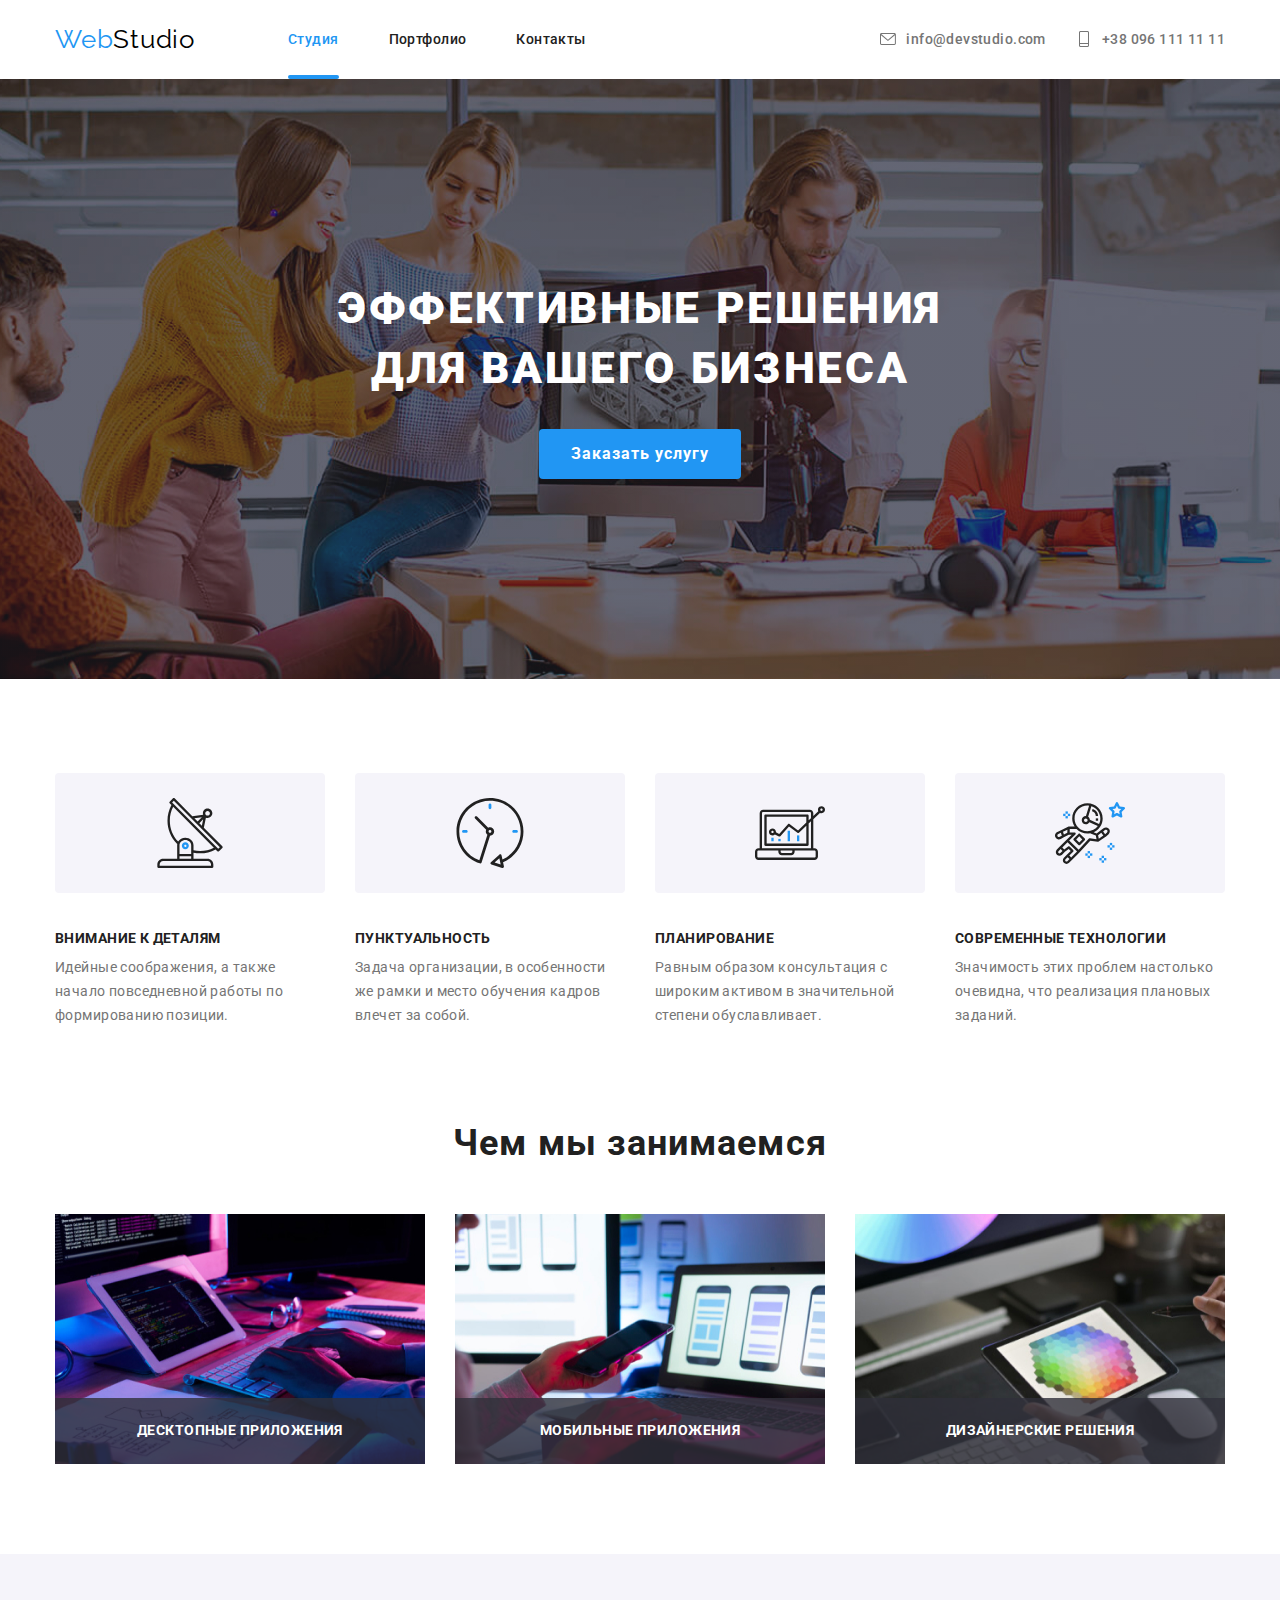
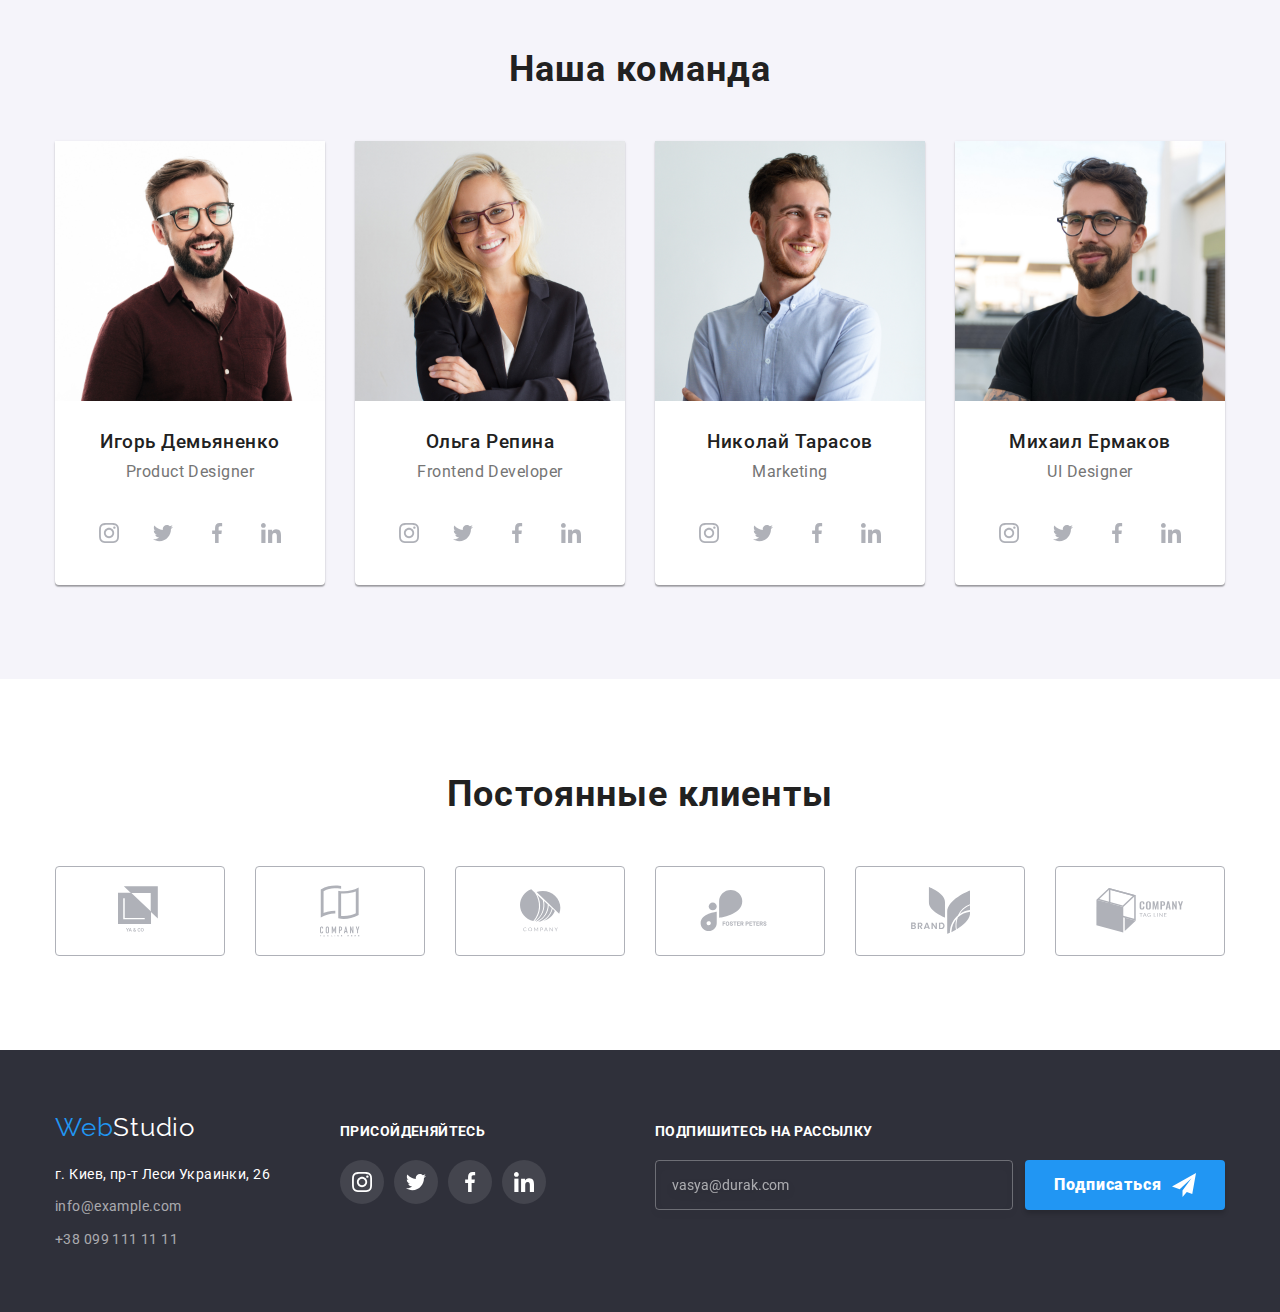
==== index.html @ 78f57bca "GoIt HomeWork #7 - SASS" ====
<!DOCTYPE html>
<html lang="ru">
  <head>
    <meta charset="UTF-8" />
    <meta name="viewport" content="width=device-width, initial-scale=1.0" />
    <title>GoIT HW #6 - Forms</title>

    <link
      href="https://fonts.googleapis.com/css2?family=Raleway:wght@700&family=Roboto:wght@400;500;700&display=swap"
      rel="stylesheet"
    />

    <link
      rel="stylesheet"
      href="https://cdnjs.cloudflare.com/ajax/libs/modern-normalize/0.7.0/modern-normalize.min.css"
    />

    <link rel="stylesheet" href="./css/main.css" />
  </head>
  <body>
    <!-- Шапка сайта -->
    <header class="header">
      <div class="header-container container">
        <nav class="site-nav">
          <a href="./index.html" lang="en" class="logo site-nav__logo">
            <span class="logo-accent">Web</span>Studio
          </a>
          <ul class="site-nav__list list">
            <li class="site-nav__item"><a href="./index.html" class="site-nav__link site-nav__link--current">Студия</a></li>
            <li class="site-nav__item"><a href="./portfolio.html" class="site-nav__link">Портфолио</a></li>
            <li class="site-nav__item"><a href="" class="site-nav__link">Контакты</a></li>
          </ul>
        </nav>

        <ul class="header-contacts list">
          <li class="header-contacts__item">
            <a href="mailto:info@devstudio.com" class="header-contacts__link">
              <svg width="16" height="16" class="header-contacts__icon icon-email">
                <use href="./images/icons.svg#envelope"></use>
              </svg>
              info@devstudio.com
            </a>
          </li>
          <li class="header-contacts__item">
            <a href="tel:+380961111111" class="header-contacts__link">
              <svg width="16" height="16" class="header-contacts__icon icon-phone">
                <use href="./images/icons.svg#phone"></use>
              </svg>
              +38 096 111 11 11</a
            >
          </li>
        </ul>
      </div>
    </header>

    <main>
      <!-- Герой -->
      <section class="hero">
        <h1 class="hero__title">
          Эффективные решения<br />
          для вашего бизнеса
        </h1>
        <button class="hero__button" data-modal-open>Заказать услугу</button>
      </section>

      <!-- Особенности -->
      <section class="features-section">
        <div class="container">
          <h2 class="section-title visually-hidden">Наши особенности</h2>
          <ul class="features-section__list list">
            <li class="features-section__item">
              <svg class="features-section__icon" width="270" height="120">
                <use href="./images/icons.svg#icon-antenna"></use>
              </svg>
              <h3 class="features-section__title">Внимание к деталям</h3>
              <p class="features-section__text">
                Идейные соображения, а также начало повседневной работы по
                формированию позиции.
              </p>
            </li>
            <li class=" features-section__item">
              <svg class="features-section__icon" width="270" height="120">
                <use href="./images/icons.svg#icon-clock"></use>
              </svg>
              <h3 class="features-section__title">Пунктуальность</h3>
              <p class="features-section__text">
                Задача организации, в особенности же рамки и место обучения
                кадров влечет за собой.
              </p>
            </li>
            <li class="features-section__item">
              <svg class="features-section__icon" width="270" height="120">
                <use href="./images/icons.svg#icon-diagram"></use>
              </svg>
              <h3 class="features-section__title">Планирование</h3>
              <p class="features-section__text">
                Равным образом консультация с широким активом в значительной
                степени обуславливает.
              </p>
            </li>
            <li class="features-section__item">
              <svg class="features-section__icon" width="270" height="120">
                <use href="./images/icons.svg#icon-astronaut"></use>
              </svg>
              <h3 class="features-section__title">Современные технологии</h3>
              <p class="features-section__text">
                Значимость этих проблем настолько очевидна, что реализация
                плановых заданий.
              </p>
            </li>
          </ul>
        </div>
      </section>

      <!-- Чем мы занимаемся -->
      <section class="works-section">
        <div class="container">
          <h2 class="section-title works-section__title">Чем мы занимаемся</h2>

          <ul class="works-section__list list">
            <li class="works-section__item">
              <img
                src="./images/whatWeDo1.jpg"
                alt="Планшет с клавиатурой"
                width="370"
                height="250"
                class="works-section__image img"
              />
              <p class="works-section__type">Десктопные приложения</p>
            </li>
            <li class="works-section__item">
              <img
                src="./images/whatWeDo2.jpg"
                alt="Разработка приложений на экране ноутбука"
                width="370"
                height="250"
                class="works-section__image img"
              />
              <p class="works-section__type">Мобильные приложения</p>
            </li>

            <li class="works-section__item">
              <img
                src="./images/whatWeDo3.jpg"
                alt="Цветовая гамма на планшете"
                width="370"
                height="250"
                class="works-section__image img"
              />
              <p class="works-section__type">Дизайнерские решения</p>
            </li>
          </ul>
        </div>
      </section>

      <!-- Наша команда -->
      <section class="team-section">
        <div class="container">
          <h2 class="team-section__title section-title">Наша команда</h2>

          <ul class="team-section__list list">
            <li class="team-section__item">
              <img
                src="./images/team1.jpg"
                alt="Игорь Демьяненко"
                width="270"
                class="team-section__image img"
              />
              <h3 class="team-section__name">Игорь Демьяненко</h3>
              <p class="team-section__position">Product Designer</p>
              <div class="team-section__social-list">
                <a
                  href="https:/instagram.com"
                  target="_blank"
                  aria-label="Ссылка на Instagram"
                  class="team-section__social-icon"
                >
                  <svg width="20" height="20">
                    <use href="./images/icons.svg#icon-instagram"></use>
                  </svg>
                </a>
                <a
                  href="https:/twitter.com"
                  target="_blank"
                  aria-label="Ссылка на Twitter"
                  class="team-section__social-icon"
                >
                  <svg width="20" height="20">
                    <use href="./images/icons.svg#icon-twitter"></use>
                  </svg>
                </a>
                <a
                  href="https:/fb.com"
                  target="_blank"
                  aria-label="Ссылка на Facebook"
                  class="team-section__social-icon"
                >
                  <svg width="20" height="20">
                    <use href="./images/icons.svg#icon-facebook"></use>
                  </svg>
                </a>
                <a
                  href="https:/linkedin.com"
                  target="_blank"
                  aria-label="Ссылка на Linkedin"
                  class="team-section__social-icon"
                >
                  <svg width="20" height="20">
                    <use href="./images/icons.svg#icon-linkedin"></use>
                  </svg>
                </a>
              </div>
            </li>
            <li class="team-section__item">
              <img
                src="./images/team2.jpg"
                alt="Ольга Репина"
                width="270"
                class="team-section__image img"
              />
              <h3 class="team-section__name">Ольга Репина</h3>
              <p class="team-section__position">Frontend Developer</p>
              <div class="team-section__social-list">
                <a
                  href="https:/instagram.com"
                  target="_blank"
                  aria-label="Ссылка на Instagram"
                  class="team-section__social-icon"
                >
                  <svg width="20" height="20">
                    <use href="./images/icons.svg#icon-instagram"></use>
                  </svg>
                </a>
                <a
                  href="https:/twitter.com"
                  target="_blank"
                  aria-label="Ссылка на Twitter"
                  class="team-section__social-icon"
                >
                  <svg width="20" height="20">
                    <use href="./images/icons.svg#icon-twitter"></use>
                  </svg>
                </a>
                <a
                  href="https:/fb.com"
                  target="_blank"
                  aria-label="Ссылка на Facebook"
                  class="team-section__social-icon"
                >
                  <svg width="20" height="20">
                    <use href="./images/icons.svg#icon-facebook"></use>
                  </svg>
                </a>
                <a
                  href="https:/linkedin.com"
                  target="_blank"
                  aria-label="Ссылка на Linkedin"
                  class="team-section__social-icon"
                >
                  <svg width="20" height="20">
                    <use href="./images/icons.svg#icon-linkedin"></use>
                  </svg>
                </a>
              </div>
            </li>
            <li class="team-section__item">
              <img
                src="./images/team3.jpg"
                alt="Николай Тарасов"
                width="270"
                class="team-section__image img"
              />
              <h3 class="team-section__name">Николай Тарасов</h3>
              <p class="team-section__position">Marketing</p>
              <div class="team-section__social-list">
                <a
                  href="https:/instagram.com"
                  target="_blank"
                  aria-label="Ссылка на Instagram"
                  class="team-section__social-icon"
                >
                  <svg width="20" height="20">
                    <use href="./images/icons.svg#icon-instagram"></use>
                  </svg>
                </a>
                <a
                  href="https:/twitter.com"
                  target="_blank"
                  aria-label="Ссылка на Twitter"
                  class="team-section__social-icon"
                >
                  <svg width="20" height="20">
                    <use href="./images/icons.svg#icon-twitter"></use>
                  </svg>
                </a>
                <a
                  href="https:/fb.com"
                  target="_blank"
                  aria-label="Ссылка на Facebook"
                  class="team-section__social-icon"
                >
                  <svg width="20" height="20">
                    <use href="./images/icons.svg#icon-facebook"></use>
                  </svg>
                </a>
                <a
                  href="https:/linkedin.com"
                  target="_blank"
                  aria-label="Ссылка на Linkedin"
                  class="team-section__social-icon"
                >
                  <svg width="20" height="20">
                    <use href="./images/icons.svg#icon-linkedin"></use>
                  </svg>
                </a>
              </div>
            </li>
            <li class="team-section__item">
              <img
                src="./images/team4.jpg"
                alt="Михаил Ермаков"
                width="270"
                class="team-section__image img"
              />
              <h3 class="team-section__name">Михаил Ермаков</h3>
              <p class="team-section__position">UI Designer</p>
              <div class="team-section__social-list">
                <a
                  href="https:/instagram.com"
                  target="_blank"
                  aria-label="Ссылка на Instagram"
                  class="team-section__social-icon"
                >
                  <svg width="20" height="20">
                    <use href="./images/icons.svg#icon-instagram"></use>
                  </svg>
                </a>
                <a
                  href="https:/twitter.com"
                  target="_blank"
                  aria-label="Ссылка на Twitter"
                  class="team-section__social-icon"
                >
                  <svg width="20" height="20">
                    <use href="./images/icons.svg#icon-twitter"></use>
                  </svg>
                </a>
                <a
                  href="https:/fb.com"
                  target="_blank"
                  aria-label="Ссылка на Facebook"
                  class="team-section__social-icon"
                >
                  <svg width="20" height="20">
                    <use href="./images/icons.svg#icon-facebook"></use>
                  </svg>
                </a>
                <a
                  href="https:/linkedin.com"
                  target="_blank"
                  aria-label="Ссылка на Linkedin"
                  class="team-section__social-icon"
                >
                  <svg width="20" height="20">
                    <use href="./images/icons.svg#icon-linkedin"></use>
                  </svg>
                </a>
              </div>
            </li>
          </ul>
        </div>
      </section>

      <!-- Наши клиенты -->
      <section class="clients-section">
        <div class="container">
          <h2 class="section-title">Постоянные клиенты</h2>
          <ul class="clients-section__list list">
            <li class="clients-section__item">
              <a href="./" class="clients-section__link" aria-label="Логотип клиента №1">
                <svg class="clients-section__icon" width="44" height="49">
                  <use href="./images/icons.svg#icon-logo1"></use>
                </svg>
              </a>
            </li>
            <li class="clients-section__item">
              <a href="./" class="clients-section__link" aria-label="Логотип клиента №2">
                <svg class="clients-section__icon" width="40" height="52">
                  <use href="./images/icons.svg#icon-logo2"></use>
                </svg>
              </a>
            </li>
            <li class="clients-section__item">
              <a href="./" class="clients-section__link" aria-label="Логотип клиента №3">
                <svg class="clients-section__icon" width="41" height="43">
                  <use href="./images/icons.svg#icon-logo3"></use>
                </svg>
              </a>
            </li>
            <li class="clients-section__item">
              <a href="./" class="clients-section__link" aria-label="Логотип клиента №4">
                <svg class="clients-section__icon" width="80" height="42">
                  <use href="./images/icons.svg#icon-logo4"></use>
                </svg>
              </a>
            </li>
            <li class="clients-section__item">
              <a href="./" class="clients-section__link" aria-label="Логотип клиента №5">
                <svg class="clients-section__icon" width="59" height="47">
                  <use href="./images/icons.svg#icon-logo5"></use>
                </svg>
              </a>
            </li>
            <li class="clients-section__item">
              <a href="./" class="clients-section__link" aria-label="Логотип клиента №6">
                <svg class="clients-section__icon" width="88" height="45">
                  <use href="./images/icons.svg#icon-logo6"></use>
                </svg>
              </a>
            </li>
          </ul>
        </div>
      </section>
    </main>

    <!-- Подвал сайта (Footer) -->

    <footer class="footer">
      <div class="container footer__container">
        <div class="footer-contacts">
          <a href="./index.html" lang="en" class="footer-contacts__logo logo">
            <span class="logo-accent">Web</span>Studio
          </a>
          <address class="footer-contacts__list">
            <a
              href="https://goo.gl/maps/jDe5EnL38nqXM14u8"
              class="footer-contacts__link footer-contacts__link--address"
              target="_blank"
            >
              г. Киев, пр-т Леси Украинки, 26
            </a>
            <a href="mailto:info@example.com" class="footer-contacts__link">
              info@example.com
            </a>

            <a href="tel:+380991111111" class="footer-contacts__link"> +38 099 111 11 11 </a>
          </address>
        </div>
        <div class="footer-social">
          <p class="footer__title">Присойденяйтесь</p>
          <div class="footer-social__list">
            <a
              href="https:/instagram.com"
              target="_blank"
              aria-label="Ссылка на Instagram"
              class="footer-social__icon"
            >
              <svg width="20" height="20">
                <use href="./images/icons.svg#icon-instagram"></use>
              </svg>
            </a>
            <a
              href="https:/twitter.com"
              target="_blank"
              aria-label="Ссылка на Twitter"
              class="footer-social__icon"
            >
              <svg width="20" height="20">
                <use href="./images/icons.svg#icon-twitter"></use>
              </svg>
            </a>
            <a
              href="https:/fb.com"
              target="_blank"
              aria-label="Ссылка на Facebook"
              class="footer-social__icon"
            >
              <svg width="20" height="20">
                <use href="./images/icons.svg#icon-facebook"></use>
              </svg>
            </a>
            <a
              href="https:/linkedin.com"
              target="_blank"
              aria-label="Ссылка на Linkedin"
              class="footer-social__icon"
            >
              <svg width="20" height="20">
                <use href="./images/icons.svg#icon-linkedin"></use>
              </svg>
            </a>
          </div>
        </div>
        <div class="footer-subscribe">
          <p class="footer__title">Подпишитесь на рассылку</p>
          <form action="" class="subscribe-form js-form">
            <input
              type="email"
              class="subscribe-email"
              name="subscribe-email"
              placeholder="vasya@durak.com"
              autocomplete="email"
            />
            <button type="submit" class="subscribe-submit">Подписаться</button>
          </form>
        </div>
      </div>
    </footer>


    <!-- Модальное окно с формой на фоне оверлея -->

    <div class="backdrop is-hidden" data-modal>
      <div class="modal">
        <button class="button-close" data-modal-close>
          <svg class="icon-close" width="18" height="18">
            <use href="./images/form-icons.svg#icon-close-cross"></use>
          </svg>
        </button>

        <form class="modal-form" action="" autocomplete="off">
          <b class="modal-title">Оставьте свои данные, мы вам перезвоним</b>

          <div class="modal-form-field">
            <label for="name">Имя</label>
            <input type="text" name="name" id="name" />
            <svg class="form-icon" width="18" height="18">
              <use href="./images/form-icons.svg#icon-person"></use>
            </svg>
          </div>

          <div class="modal-form-field">
            <label for="tel">Телефон</label>
            <input type="tel" name="tel" id="tel" />
            <svg class="form-icon" width="18" height="18">
              <use href="./images/form-icons.svg#icon-phone"></use>
            </svg>
          </div>

          <div class="modal-form-field">
            <label for="email">Почта</label>
            <input type="email" name="email" id="email" />
            <svg class="form-icon" width="18" height="18">
              <use href="./images/form-icons.svg#icon-email"></use>
            </svg>
          </div>
          <div class="modal-form-textarea">
            <label for="comment">Комментарий</label>
            <textarea
              name="comment"
              id="comment"
              rows="10"
              class="form-comment"
              placeholder="Введите текст"
            ></textarea>
          </div>

          <div class="modal-form-checkbox">
            <label class="confirm">
              <input
                type="checkbox"
                name="confirm"
                class="checkbox visually-hidden"
              />
              <span class="checkbox-icon"></span>
              Соглашаюсь с рассылкой и принимаю
              <a href="#" class="link"> Условия договора</a>
            </label>
          </div>

          <button type="submit" class="modal-submit">Отправить</button>
        </form>
      </div>
    </div>

    <script>
      (() => {
        document.querySelector('.modal-form').addEventListener('submit', e => {
          e.preventDefault();

          new FormData(e.currentTarget).forEach((value, name) =>
            console.log(`${name}: ${value}`),
          );

          e.currentTarget.reset();
        });
      })();
    </script>

    <script src="./js/modal.js"></script>
  </body>
</html>
---- css/main.css ----
:root {
  --primary-text-color: #757575;
  --title-text-color: #212121;
  --primary-white-color: #ffffff;
  --primary-black-color: #000000;
  --accent-color: #2196f3;
  --grey-icons-color: #afb1b8;
  --grey-background-color: #f5f4fa;
  --temporary-bg-color: #2f303a;
  --transparent-white-color: rgba(255, 255, 255, 0.6);
  --transparent-white-color-01: rgba(255, 255, 255, 0.1);
  --transparent-grey-color: rgba(47, 48, 58, 0.8);
  --transparent-blue-color: rgba(33, 150, 243, 0.9);
  --transparent-backdrop: rgba(0, 0, 0, 0.2);
  --form-border-colors: rgba(33, 33, 33, 0.2);

  --animation-timing-function: cubic-bezier(0.4, 0, 0.2, 1);
}

html {
  box-sizing: border-box;
}

*,
*::after,
*::before {
  box-sizing: inherit;
}

body {
  background-color: var(--primary-white-color);
  color: var(--primary-text-color);
  letter-spacing: 0.03em;
  font-family: Roboto, sans-serif;
  font-weight: 400;
  font-size: 14px;
  line-height: 1.71;
}

.container {
  margin-left: auto;
  margin-right: auto;
  padding-right: 15px;
  padding-left: 15px;
  width: 1200px;
  /* outline: solid 2px tomato; */
}

/* Утилиты and partials for SASS*/

.centred {
  text-align: center;
}

.visually-hidden {
  position: absolute;
  width: 1px;
  height: 1px;
  margin: -1px;
  padding: 0;
  overflow: hidden;
  border: 0;
  clip: rect(0 0 0 0);
}

.list {
  list-style: none;
  margin: 0;
  padding: 0;
}

.img {
  display: block;
}

.logo {
  text-decoration: none;

  font-family: Raleway, sans-serif;
  font-weight: 400;
  font-size: 26px;

  line-height: 1.19;
  letter-spacing: 0.03em;
}

.section-title {
  margin-top: 0;
  margin-bottom: 0;
  color: var(--title-text-color);
  font-weight: 700;
  font-size: 36px;
  line-height: 1.17;
  text-align: center;
  letter-spacing: 0.03em;
  margin-bottom: 50px;
}

/* Header */

.header-container {
  display: flex;
  align-items: center;
}

/* Logo in Header  */

.site-nav__logo {
  margin-right: 93px;
  padding: 24px 0;
  color: var(--primary-black-color);
}

.logo-accent {
  color: var(--accent-color);
}

/* Site navigation in Header */

.site-nav {
  display: flex;
  align-items: center;
}

.site-nav__list {
  display: flex;
}

.site-nav__item {
  margin-right: 50px;
}

.site-nav__link {
  position: relative;
  padding: 32px 0;
  color: var(--title-text-color);
  text-decoration: none;
  font-weight: 500;
  font-size: 14px;
  line-height: 1.14px;

  transition: color 250ms var(--animation-timing-function);
}

.site-nav__link:hover,
.site-nav__link:focus {
  color: var(--accent-color);
}

.site-nav__link--current {
  color: var(--accent-color);
}

.site-nav__link--current::after {
  content: '';
  position: absolute;
  bottom: 0;
  left: 0;

  width: 100%;
  height: 4px;

  background: var(--accent-color);
  border-radius: 2px;
}

/* Contacts  */

.header-contacts {
  display: flex;
  align-items: center;
  margin-right: 0;
  margin-left: auto;
}

/* SASS PARTIALS */
.header-contacts__link {
  text-decoration: none;
  color: var(--primary-text-color);
  font-weight: 500;
  font-size: 14px;
  line-height: 1.14px;

  transition: color 250ms var(--animation-timing-function);
}

.header-contacts__item:not(:last-child) {
  margin-right: 30px;
}

.header-contacts__link {
  display: flex;
  align-items: center;
}

.header-contacts__icon {
  display: inline-block;
  margin-right: 10px;
  fill: currentColor;
}

.header-contacts__link:hover,
.header-contacts__link:focus {
  color: var(--accent-color);
}

/* Hero section */

.hero {
  margin: 0 auto 94px;
  background-image: linear-gradient(
      to right,
      rgba(47, 48, 58, 0.4),
      rgba(47, 48, 58, 0.4)
    ),
    url(../images/people-in-office.jpg);
  background-position: center;
  background-repeat: no-repeat;
  background-size: cover;

  text-align: center;
  padding: 200px 0;
  max-width: 1600px;
}

.hero__title {
  margin-top: 0px;
  margin-bottom: 30px;
  color: var(--primary-white-color);
  font-family: Roboto, sans-serif;

  font-weight: 900;
  font-size: 44px;
  line-height: 1.36;
  text-align: center;
  letter-spacing: 0.06em;
  text-transform: uppercase;
}

.hero__button {
  display: inline-block;
  border: none;
  min-width: 200px;
  height: 50px;
  padding: 10px 32px;
  border-radius: 4px;

  color: var(--primary-white-color);
  background-color: var(--accent-color);
  text-decoration: none;
  cursor: pointer;
  font-weight: 700;
  font-size: 16px;
  line-height: 1.875;
  letter-spacing: 0.06em;
  text-align: center;
}

/* Features section */

.features-section {
  margin-bottom: 94px;
}

.features-section__list {
  display: flex;
  flex-wrap: wrap;
}

.features-section__item {
  width: calc((100% - 90px) / 4);
}

.features-section__item:not(:nth-child(4n)) {
  margin-right: 30px;
}

.features-section__icon {
  padding: 25px 100px;
  margin-bottom: 30px;
  background-color: #f5f4fa;
  border-radius: 4px;
  overflow: hidden;
}

.features-section__title {
  margin-top: 0;
  margin-bottom: 10px;
  color: var(--title-text-color);
  font-weight: 700;
  font-size: 14px;
  line-height: 1.14;
  letter-spacing: 0.03em;
  text-transform: uppercase;
}

.features-section__text {
  margin-top: 0px;
  margin-bottom: 0px;
}

/* Works section */
.works-section {
  padding-bottom: 90px;
}

.works-section__list {
  display: flex;
  flex-wrap: wrap;
}

.works-section__item:not(:nth-child(3n)) {
  margin-right: 30px;
}

.works-section__item {
  position: relative;
}

.works-section__type {
  position: absolute;
  width: 370px;
  bottom: 0;
  left: 0;

  margin: 0;
  padding: 25px 0;

  font-weight: bold;
  font-size: 14px;
  line-height: 1.14;
  text-align: center;
  letter-spacing: 0.03em;
  text-transform: uppercase;

  background-color: var(--transparent-grey-color);
  color: #ffffff;
}
/* Team section */

.team-section {
  padding: 94px 0;
  background-color: var(--grey-background-color);
}

.team-section__list {
  display: flex;
  font-size: 16px;
  line-height: 1.18;
}

.team-section__item {
  display: block;
  width: calc((100%-90px) / 4);
  background-color: var(--primary-white-color);

  box-shadow: 0px 1px 3px rgba(0, 0, 0, 0.12), 0px 1px 1px rgba(0, 0, 0, 0.14),
    0px 2px 1px rgba(0, 0, 0, 0.2);
  border-radius: 0px 0px 4px 4px;
}

.team-section__item:not(:nth-child(4n)) {
  margin-right: 30px;
}

.team-section__image {
  display: block;
  margin-top: 0px;
  margin-bottom: 30px;
}

.team-section__name {
  margin-top: 0;
  margin-bottom: 10px;
  color: var(--title-text-color);

  font-weight: 500;
  text-align: center;
  letter-spacing: 0.03em;
}

.team-section__position {
  margin-top: 0px;
  margin-bottom: 30px;
  font-weight: 400;
  text-align: center;
  letter-spacing: 0.03em;
}

.team-section__social-list {
  display: flex;
  justify-content: center;
  align-items: center;
  margin-bottom: 30px;
}

.team-section__social-icon {
  display: inline-flex;
  justify-content: center;
  align-items: center;
  width: 44px;
  height: 44px;
  border-radius: 50%;
  fill: var(--grey-icons-color);

  transition: color 750ms var(--animation-timing-function),
    background-color 750ms var(--animation-timing-function);
}

.team-section__social-icon:not(:last-child) {
  margin-right: 10px;
}

.team-section__social-icon:hover {
  background-color: var(--accent-color);
  fill: var(--primary-white-color);
}

/* Clients section */

.clients-section {
  padding: 94px 0;
}

.clients-section__list {
  display: flex;
}

.clients-section__link {
  display: flex;
  width: 170px;
  height: 90px;
  border: 1px solid var(--grey-icons-color);
  border-radius: 4px;
  justify-content: center;
  align-items: center;
  fill: var(--grey-icons-color);

  transition: fill 250ms var(--animation-timing-function),
    border-color 250ms var(--animation-timing-function);
}

.clients-section__link:hover {
  border: 1px solid var(--accent-color);
  fill: var(--accent-color);
}

.clients-section__item:not(:last-child) {
  margin-right: 30px;
}

/* Footer section  */

.footer {
  padding: 60px 0;
  background-color: var(--temporary-bg-color);
}

.footer__container {
  display: flex;
  align-items: baseline;
}

.footer-contacts__logo {
  display: block;
  color: var(--primary-white-color);
  margin-bottom: 20px;
}

.footer-contacts {
  margin-right: 70px;
}

.footer-socials {
  margin-right: 70px;
}

.footer-subscribe {
  margin-left: auto;
  margin-right: 0;
}

.footer-contacts__list {
  display: flex;
  flex-direction: column;
  font-style: normal;
}

.footer-contacts__link {
  text-decoration: none;
  color: var(--primary-text-color);
  font-weight: 500;
  font-size: 14px;
  line-height: 1.14px;
}

.footer-contacts__link {
  display: block;
}

.footer-contacts__link {
  color: var(--transparent-white-color);
  font-weight: 400;
  line-height: 1.71;
}

.footer-contacts__link:not(:last-child) {
  margin-bottom: 9px;
}

.footer-contacts__link--address {
  text-decoration: none;
  color: var(--primary-white-color);
}

.footer__title {
  margin-bottom: 20px;
  color: var(--primary-white-color);
  font-weight: 700;
  font-size: 14px;
  line-height: 1.14;
  letter-spacing: 0.03em;
  text-transform: uppercase;
}

.footer-social__list {
  display: flex;
  justify-content: center;
  align-items: center;
}

.footer-social__icon {
  display: inline-flex;
  justify-content: center;
  align-items: center;
  width: 44px;
  height: 44px;
  border-radius: 50%;
  background-color: var(--transparent-white-color-01);
  fill: var(--primary-white-color);

  transition: 750ms var(--animation-timing-function);
}

.footer-social__icon:not(:last-child) {
  margin-right: 10px;
}

.footer-social__icon:hover {
  background-color: var(--accent-color);
}

/* Footer form for Subscribe */

.subscribe-form {
  display: flex;
}

.subscribe-email {
  color: var(--primary-white-color);
  font-weight: normal;
  padding: 15px 16px;
  margin-right: 12px;

  width: 358px;
  height: 50px;

  border: 1px solid rgba(255, 255, 255, 0.3);
  box-sizing: border-box;
  filter: drop-shadow(0px 4px 4px rgba(0, 0, 0, 0.15));
  border-radius: 4px;
  background-color: transparent;
}

.subscribe-email::placeholder {
  color: rgba(255, 255, 255, 0.6);
}
.subscribe-submit {
  display: flex;
  justify-content: center;

  align-items: center;

  min-width: 200px;
  padding: 10px 0;
  color: var(--primary-white-color);
  background-color: var(--accent-color);
  border: 0px transparent solid;
  box-shadow: 0px 4px 4px rgba(0, 0, 0, 0.15);
  border-radius: 4px;

  font-family: Roboto;
  font-style: normal;
  font-weight: 900;
  font-size: 16px;
  line-height: 1.87;
  letter-spacing: 0.06em;
}

.subscribe-submit::after {
  content: '';

  margin-left: 10px;
  width: 24px;
  height: 24px;
  background-image: url(../images/icon-send.svg);
  background-repeat: no-repeat;
  background-size: contain;
}

/* Backdrop with modal window */

.backdrop {
  position: fixed;
  width: 100%;
  height: 100%;
  top: 0;
  left: 0;
  padding: 222px 536px;
  background-color: var(--transparent-backdrop);
  transform: scale(1);

  transition: 250ms cubic-bezier(0.4, 0, 0.2, 1);
  opacity: 1;
}

.backdrop.is-hidden {
  opacity: 0;
  pointer-events: none;
  transform: scale(1.5);
}

.backdrop.is-hidden .modal {
  transform: translate(-50%, -50%);
  opacity: 0;
}

.modal {
  position: absolute;

  padding: 40px;
  min-width: 528px;
  min-height: 581px;
  top: 50%;
  left: 50%;

  box-shadow: 0px 1px 3px rgba(0, 0, 0, 0.12), 0px 1px 1px rgba(0, 0, 0, 0.14),
    0px 2px 1px rgba(0, 0, 0, 0.2);
  border-radius: 4px;
  background-color: var(--primary-white-color);
  opacity: 1;

  transition: 250ms cubic-bezier(0.4, 0, 0.2, 1);
  transform: translate(-50%, -50%) scale(1);
}
.modal-form {
  display: flex;
  width: 100%;
  flex-direction: column;
  align-items: center;
}

.modal-title {
  font-family: Roboto;
  font-weight: bold;
  font-size: 20px;
  margin-bottom: 12px;
  line-height: 1.15;
  letter-spacing: 0.03em;
  color: var(--title-text-color);
}

.modal-form-field {
  position: relative;
  width: 100%;
  margin-bottom: 10px;
}

.modal-form-field > label,
.modal-form-textarea > label,
.modal-form-textarea > textarea::placeholder {
  font-size: 12px;
  line-height: 1.17;
  letter-spacing: 0.01em;
}

.modal-form-textarea > textarea::placeholder {
  color: rgba(117, 117, 117, 0.5);
}

.modal-form-field > input {
  width: 100%;
  height: 40px;
  padding: 12px 42px;
  border: 1px solid var(--form-border-colors);
  border-radius: 4px;

  transition: 250ms cubic-bezier(0.4, 0, 0.2, 1);
}

.modal-form-field > input:focus {
  outline: 1px solid transparent;
  border: 1px solid var(--accent-color);
}

.modal-form-field > input:focus + .form-icon {
  fill: var(--accent-color);
}

.form-icon {
  position: absolute;
  top: 34px;
  left: 15px;

  transition: fill 250ms cubic-bezier(0.4, 0, 0.2, 1);

  fill: var(--primary-black-color);
}

.modal-form-textarea {
  width: 100%;
  margin-bottom: 20px;
}

.modal-form-textarea textarea {
  padding: 12px 16px;
}

.form-comment {
  width: 100%;
  height: 120px;

  border: 1px solid var(--form-border-colors);
  border-radius: 4px;
  resize: none;
}

.modal-form-checkbox {
  display: flex;
  justify-content: center;
  align-items: center;
  width: 100%;
  margin-bottom: 30px;
}

.modal-form-checkbox > input {
  width: 15px;
  height: 15px;
  margin-right: 8px;
}

.modal-form-checkbox > label {
  font-size: 14 px;
  line-height: 1.71px;
  letter-spacing: 0.03em;
}

.modal-submit {
  display: flex;
  align-items: center;
  justify-content: center;

  min-width: 200px;
  padding: 10px 0;
  color: var(--primary-white-color);
  background-color: var(--accent-color);
  border: 0px transparent solid;
  box-shadow: 0px 4px 4px rgba(0, 0, 0, 0.15);
  border-radius: 4px;

  font-family: Roboto;
  font-weight: 900;
  font-size: 16px;
  line-height: 1.87;
  letter-spacing: 0.06em;
}

.confirm {
  position: relative;
  display: flex;
  align-items: center;
}

.confirm > a {
  color: var(--accent-color);
}

.checkbox-icon {
  display: inline-block;
  width: 15px;
  height: 15px;
  margin-right: 8px;
  border: 2px solid var(--title-text-color);
  background-origin: border-box;
  border-radius: 4px;
  box-shadow: 0px 2px 1px rgba(0, 0, 0, 0.2), 0px 1px 1px rgba(0, 0, 0, 0.14),
    0px 1px 3px rgba(0, 0, 0, 0.12);
}

.checkbox:checked + .checkbox-icon {
  border-color: transparent;
  background-color: var(--accent-color);
  background-image: url(../images/full-check.svg);
}

.button-close {
  position: absolute;
  width: 30px;
  height: 30px;
  right: 8px;
  top: 8px;
  border: 1px solid var(--transparent-backdrop);
  border-radius: 50% 50%;
  cursor: pointer;
  background-color: var(--primary-white-color);
}

.button-close:hover {
  border: 1px solid var(--accent-color);
}

.button-close:hover .icon-close {
  fill: var(--accent-color);
}

.icon-close {
  position: absolute;
  top: 50%;
  left: 50%;
  transform: translate(-50%, -50%);
  fill: var(--primary-black-color);
}
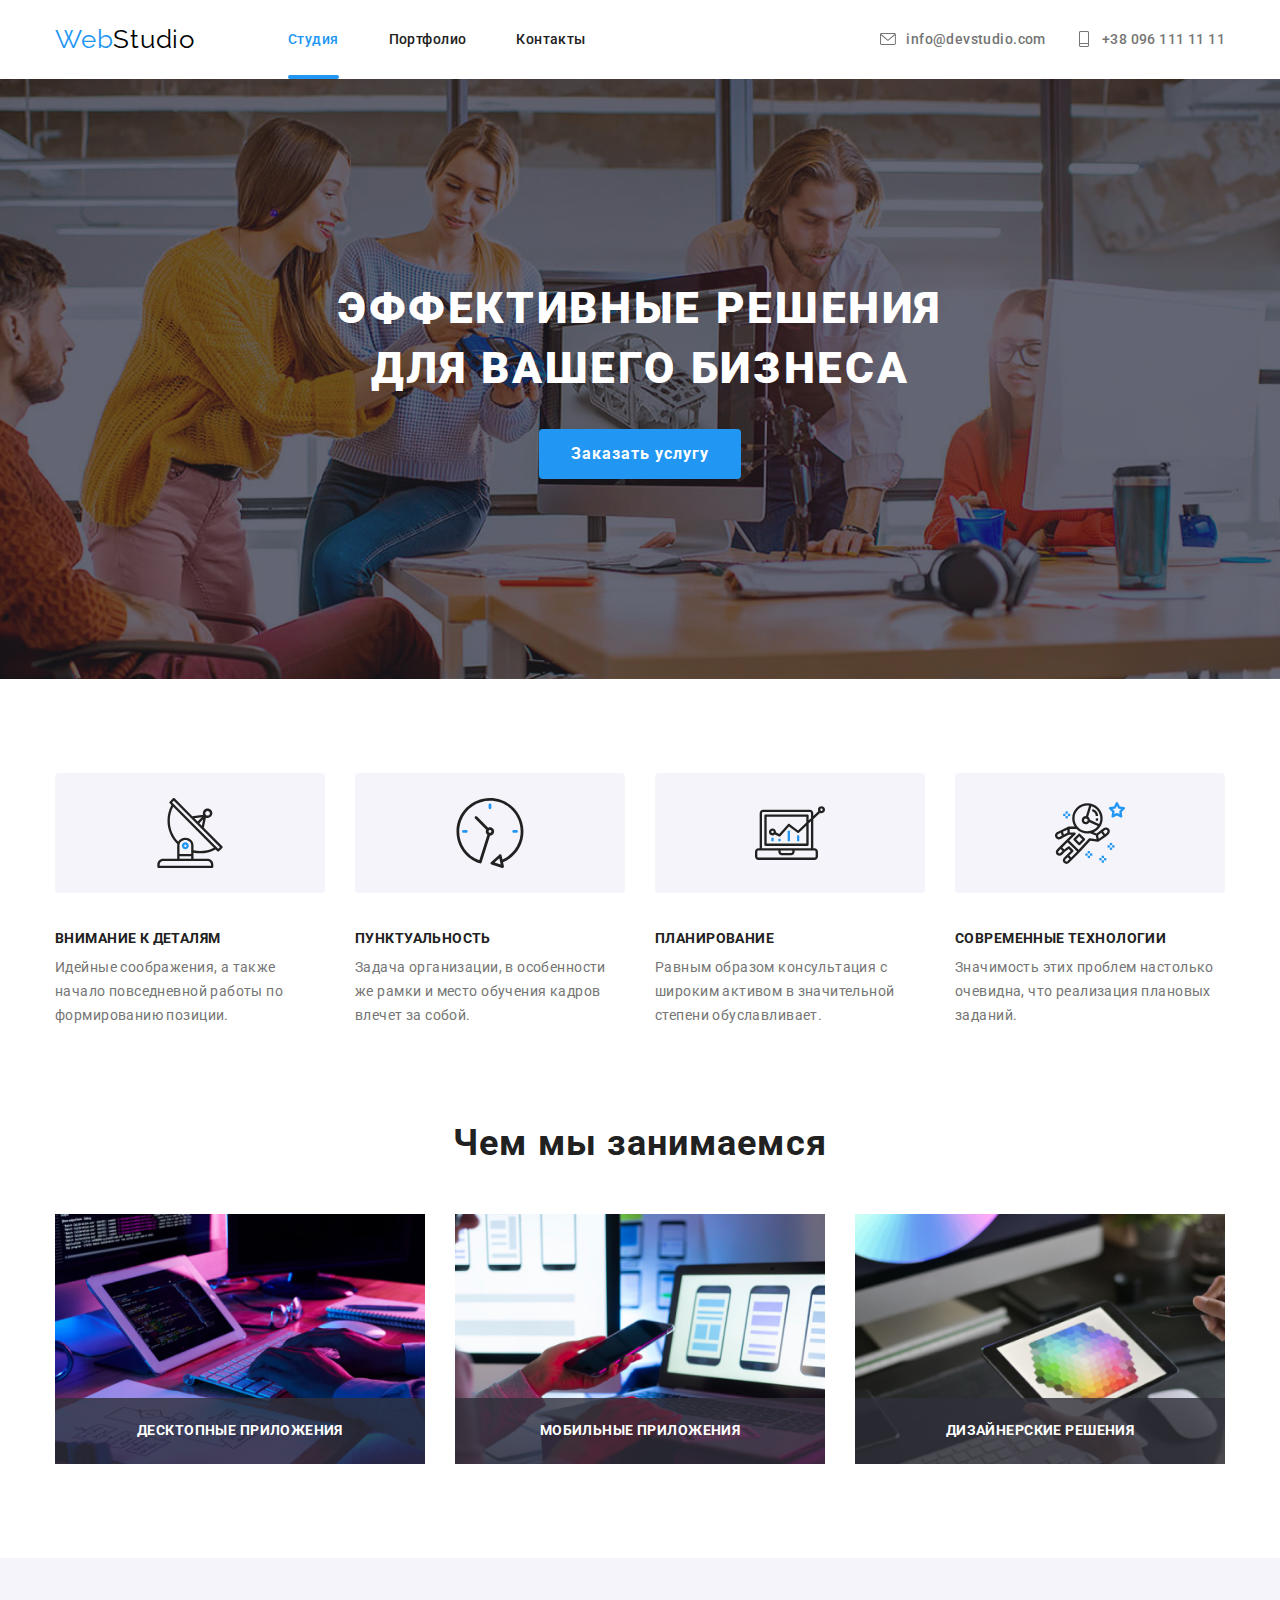
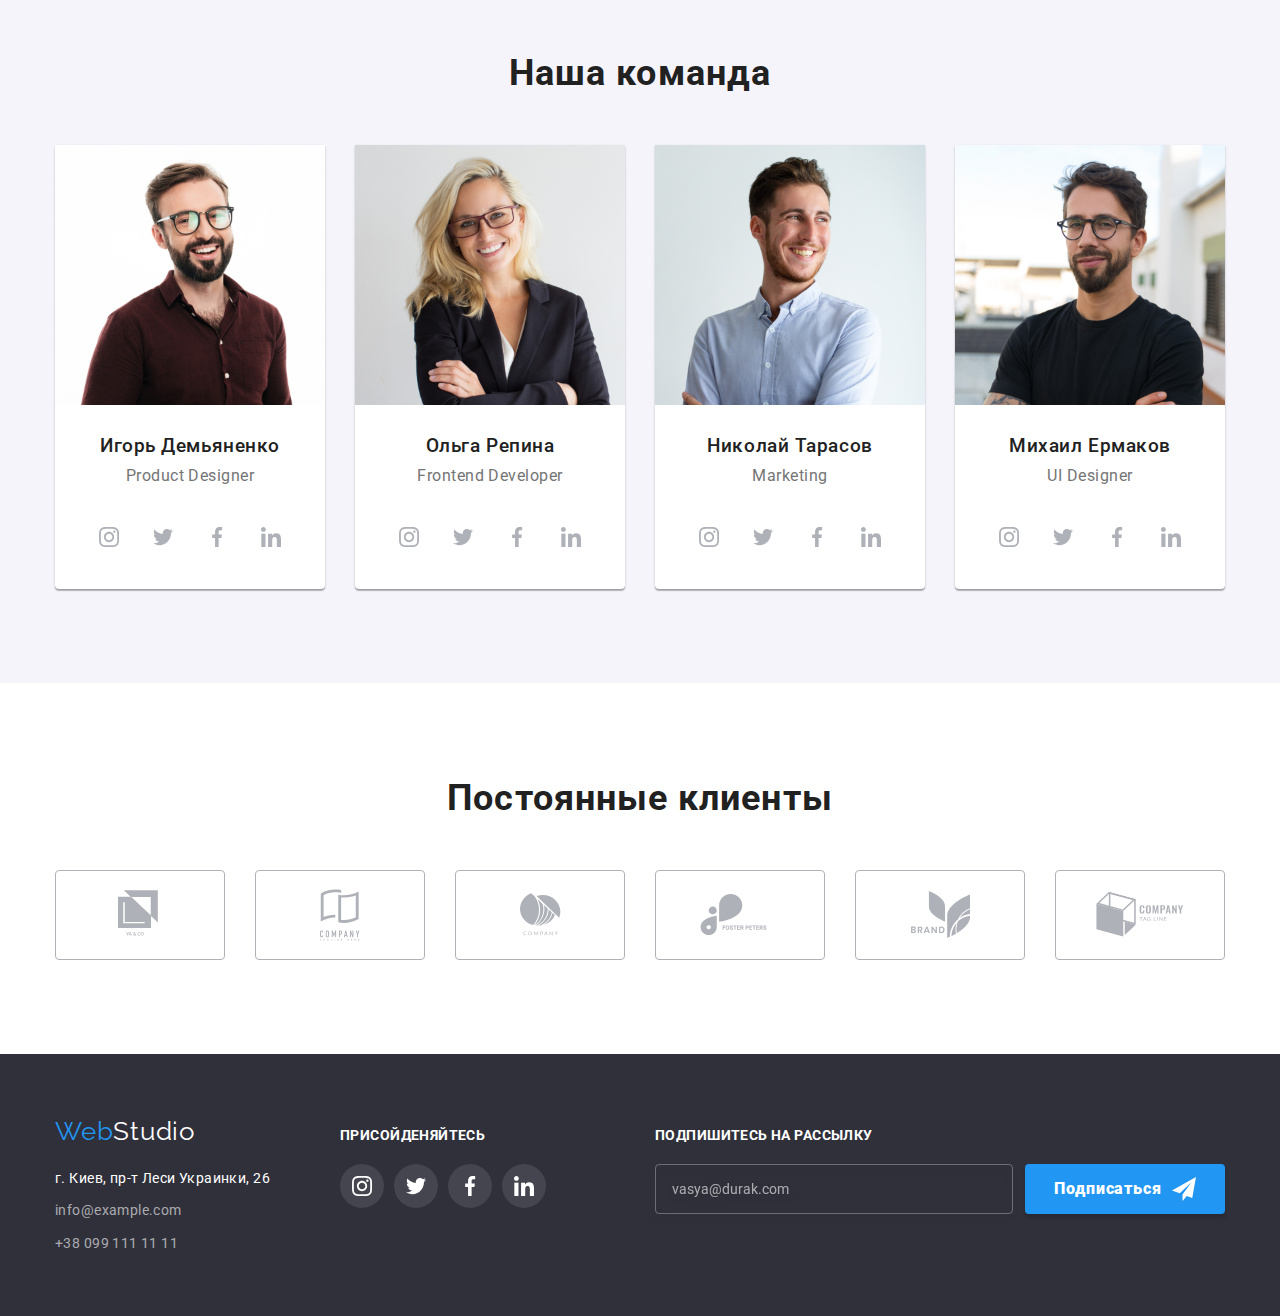
==== commit 9ed5a61f: "HW#7-END" ====
--- a/index.html
+++ b/index.html
@@ -3,19 +3,8 @@
   <head>
     <meta charset="UTF-8" />
     <meta name="viewport" content="width=device-width, initial-scale=1.0" />
-    <title>GoIT HW #6 - Forms</title>
-
-    <link
-      href="https://fonts.googleapis.com/css2?family=Raleway:wght@700&family=Roboto:wght@400;500;700&display=swap"
-      rel="stylesheet"
-    />
-
-    <link
-      rel="stylesheet"
-      href="https://cdnjs.cloudflare.com/ajax/libs/modern-normalize/0.7.0/modern-normalize.min.css"
-    />
-
-    <link rel="stylesheet" href="./css/main.css" />
+    <title>GoIT HW #7 - SASS</title>
+    <link rel="stylesheet" href="./css/main.min.css" />
   </head>
   <body>
     <!-- Шапка сайта -->
@@ -428,7 +417,7 @@
     <footer class="footer">
       <div class="container footer__container">
         <div class="footer-contacts">
-          <a href="./index.html" lang="en" class="footer-contacts__logo logo">
+          <a href="./index.html" lang="en" class="logo footer-contacts__logo">
             <span class="logo-accent">Web</span>Studio
           </a>
           <address class="footer-contacts__list">
@@ -491,17 +480,18 @@
             </a>
           </div>
         </div>
+
         <div class="footer-subscribe">
           <p class="footer__title">Подпишитесь на рассылку</p>
           <form action="" class="subscribe-form js-form">
             <input
               type="email"
-              class="subscribe-email"
+              class="subscribe-form__email"
               name="subscribe-email"
               placeholder="vasya@durak.com"
               autocomplete="email"
             />
-            <button type="submit" class="subscribe-submit">Подписаться</button>
+            <button type="submit" class="subscribe-form__submit">Подписаться</button>
           </form>
         </div>
       </div>
--- a/css/main.min.css
+++ b/css/main.min.css
@@ -0,0 +1,2 @@
+/*! modern-normalize v0.7.0 | MIT License | https://github.com/sindresorhus/modern-normalize */@import url("https://fonts.googleapis.com/css2?family=Raleway:wght@700&family=Roboto:wght@400;500;700&display=swap");*,::after,::before{-webkit-box-sizing:border-box;box-sizing:border-box}:root{-moz-tab-size:4;-o-tab-size:4;tab-size:4}html{line-height:1.15;-webkit-text-size-adjust:100%}body{margin:0}body{font-family:system-ui,-apple-system,'Segoe UI',Roboto,Helvetica,Arial,sans-serif,'Apple Color Emoji','Segoe UI Emoji'}hr{height:0}abbr[title]{-webkit-text-decoration:underline dotted;text-decoration:underline dotted}b,strong{font-weight:bolder}code,kbd,pre,samp{font-family:ui-monospace,SFMono-Regular,Consolas,'Liberation Mono',Menlo,monospace;font-size:1em}small{font-size:80%}sub,sup{font-size:75%;line-height:0;position:relative;vertical-align:baseline}sub{bottom:-.25em}sup{top:-.5em}button,input,optgroup,select,textarea{font-family:inherit;font-size:100%;line-height:1.15;margin:0}button,select{text-transform:none}[type=button],[type=reset],[type=submit],button{-webkit-appearance:button}[type=button]::-moz-focus-inner,[type=reset]::-moz-focus-inner,[type=submit]::-moz-focus-inner,button::-moz-focus-inner{border-style:none;padding:0}[type=button]:-moz-focusring,[type=reset]:-moz-focusring,[type=submit]:-moz-focusring,button:-moz-focusring{outline:1px dotted ButtonText}legend{padding:0}progress{vertical-align:baseline}[type=number]::-webkit-inner-spin-button,[type=number]::-webkit-outer-spin-button{height:auto}[type=search]{-webkit-appearance:textfield;outline-offset:-2px}[type=search]::-webkit-search-decoration{-webkit-appearance:none}::-webkit-file-upload-button{-webkit-appearance:button;font:inherit}summary{display:list-item}html{-webkit-box-sizing:border-box;box-sizing:border-box}*,*::after,*::before{-webkit-box-sizing:inherit;box-sizing:inherit}body{background-color:#fff;color:#757575;letter-spacing:0.03em;font-family:"Roboto",sans-serif;font-weight:400;font-size:14px;line-height:1.71}.container{margin-left:auto;margin-right:auto;padding-right:15px;padding-left:15px;width:1200px}.centred{text-align:center}.visually-hidden{position:absolute;width:1px;height:1px;margin:-1px;padding:0;overflow:hidden;border:0;clip:rect(0 0 0 0)}.list{list-style:none;margin:0;padding:0}.img{display:block}.section-title{margin-top:0;margin-bottom:0;color:#212121;font-weight:700;font-size:36px;line-height:1.17;text-align:center;letter-spacing:0.03em;margin-bottom:50px}.features-section,.works-section,.team-section,.clients-section{padding:94px 0}.site-nav__logo,.footer-contacts__logo{text-decoration:none;font-family:"Raleway",sans-serif;font-weight:400;font-size:26px;line-height:1.19;letter-spacing:0.03em}.header-container{display:-webkit-box;display:-ms-flexbox;display:flex;-webkit-box-align:center;-ms-flex-align:center;align-items:center}.site-nav__logo{margin-right:93px;padding:24px 0;color:#000}.logo-accent{color:#2196f3}.site-nav{display:-webkit-box;display:-ms-flexbox;display:flex;-webkit-box-align:center;-ms-flex-align:center;align-items:center}.site-nav__list{display:-webkit-box;display:-ms-flexbox;display:flex}.site-nav__item{margin-right:50px}.site-nav__link{position:relative;padding:32px 0;color:#212121;text-decoration:none;font-weight:500;font-size:14px;line-height:1.14px;-webkit-transition:color 250ms cubic-bezier(0.4, 0, 0.2, 1);transition:color 250ms cubic-bezier(0.4, 0, 0.2, 1)}.site-nav__link:hover,.site-nav__link:focus{color:#2196f3}.site-nav__link--current{color:#2196f3}.site-nav__link--current::after{content:'';position:absolute;bottom:0;left:0;width:100%;height:4px;background:#2196f3;border-radius:2px}.header-contacts{display:-webkit-box;display:-ms-flexbox;display:flex;-webkit-box-align:center;-ms-flex-align:center;align-items:center;margin-right:0;margin-left:auto}.header-contacts__link{display:-webkit-box;display:-ms-flexbox;display:flex;-webkit-box-align:center;-ms-flex-align:center;align-items:center;text-decoration:none;color:#757575;font-weight:500;font-size:14px;line-height:1.14px;-webkit-transition:color 250ms cubic-bezier(0.4, 0, 0.2, 1);transition:color 250ms cubic-bezier(0.4, 0, 0.2, 1)}.header-contacts__link:hover,.header-contacts__link:focus{color:#2196f3}.header-contacts__item:not(:last-child){margin-right:30px}.header-contacts__icon{display:inline-block;margin-right:10px;fill:currentColor}.hero{margin:0 auto;background-image:-webkit-gradient(linear, left top, right top, from(rgba(47,48,58,0.4)), to(rgba(47,48,58,0.4))),url(../images/people-in-office.jpg);background-image:linear-gradient(to right, rgba(47,48,58,0.4), rgba(47,48,58,0.4)),url(../images/people-in-office.jpg);background-position:center;background-repeat:no-repeat;background-size:cover;text-align:center;padding:200px 0;max-width:1600px}.hero__title{margin-top:0px;margin-bottom:30px;color:#fff;font-weight:900;font-size:44px;line-height:1.36;text-align:center;letter-spacing:0.06em;text-transform:uppercase}.hero__button{display:inline-block;border:none;min-width:200px;height:50px;padding:10px 32px;border-radius:4px;color:#fff;background-color:#2196f3;text-decoration:none;cursor:pointer;font-weight:700;font-size:16px;line-height:1.875;letter-spacing:0.06em;text-align:center}.features-section__list{display:-webkit-box;display:-ms-flexbox;display:flex;-ms-flex-wrap:wrap;flex-wrap:wrap}.features-section__item{width:calc((100% - 90px) / 4)}.features-section__item:not(:nth-child(4n)){margin-right:30px}.features-section__icon{padding:25px 100px;margin-bottom:30px;background-color:#f5f4fa;border-radius:4px;overflow:hidden}.features-section__title{margin-top:0;margin-bottom:10px;color:#212121;font-weight:700;font-size:14px;line-height:1.14;letter-spacing:0.03em;text-transform:uppercase}.features-section__text{margin-top:0px;margin-bottom:0px}.works-section{padding-top:0px}.works-section__list{display:-webkit-box;display:-ms-flexbox;display:flex;-ms-flex-wrap:wrap;flex-wrap:wrap}.works-section__item:not(:nth-child(3n)){margin-right:30px}.works-section__item{position:relative}.works-section__type{position:absolute;width:370px;bottom:0;left:0;margin:0;padding:25px 0;font-weight:bold;font-size:14px;line-height:1.14;text-align:center;letter-spacing:0.03em;text-transform:uppercase;background-color:rgba(47,48,58,0.8);color:#ffffff}.team-section{background-color:#f5f4fa}.team-section__list{display:-webkit-box;display:-ms-flexbox;display:flex;font-size:16px;line-height:1.18}.team-section__item{display:block;width:calc((100%-90px) / 4);background-color:#fff;-webkit-box-shadow:0px 1px 3px rgba(0,0,0,0.12),0px 1px 1px rgba(0,0,0,0.14),0px 2px 1px rgba(0,0,0,0.2);box-shadow:0px 1px 3px rgba(0,0,0,0.12),0px 1px 1px rgba(0,0,0,0.14),0px 2px 1px rgba(0,0,0,0.2);border-radius:0px 0px 4px 4px}.team-section__item:not(:nth-child(4n)){margin-right:30px}.team-section__image{display:block;margin-top:0px;margin-bottom:30px}.team-section__name{margin-top:0;margin-bottom:10px;color:#212121;font-weight:500;text-align:center;letter-spacing:0.03em}.team-section__position{margin-top:0px;margin-bottom:30px;font-weight:400;text-align:center;letter-spacing:0.03em}.team-section__social-list{display:-webkit-box;display:-ms-flexbox;display:flex;-webkit-box-pack:center;-ms-flex-pack:center;justify-content:center;-webkit-box-align:center;-ms-flex-align:center;align-items:center;margin-bottom:30px}.team-section__social-icon{display:-webkit-inline-box;display:-ms-inline-flexbox;display:inline-flex;-webkit-box-pack:center;-ms-flex-pack:center;justify-content:center;-webkit-box-align:center;-ms-flex-align:center;align-items:center;width:44px;height:44px;border-radius:50%;fill:#afb1b8;-webkit-transition:color 750ms cubic-bezier(0.4, 0, 0.2, 1),background-color 750ms cubic-bezier(0.4, 0, 0.2, 1);transition:color 750ms cubic-bezier(0.4, 0, 0.2, 1),background-color 750ms cubic-bezier(0.4, 0, 0.2, 1)}.team-section__social-icon:not(:last-child){margin-right:10px}.team-section__social-icon:hover{background-color:#2196f3;fill:#fff}.clients-section__list{display:-webkit-box;display:-ms-flexbox;display:flex}.clients-section__item:not(:last-child){margin-right:30px}.clients-section__link{display:-webkit-box;display:-ms-flexbox;display:flex;width:170px;height:90px;border:1px solid #afb1b8;border-radius:4px;-webkit-box-pack:center;-ms-flex-pack:center;justify-content:center;-webkit-box-align:center;-ms-flex-align:center;align-items:center;fill:#afb1b8;-webkit-transition:fill 250ms cubic-bezier(0.4, 0, 0.2, 1),border-color 250ms cubic-bezier(0.4, 0, 0.2, 1);transition:fill 250ms cubic-bezier(0.4, 0, 0.2, 1),border-color 250ms cubic-bezier(0.4, 0, 0.2, 1)}.clients-section__link:hover{border:1px solid #2196f3;fill:#2196f3}.footer{padding:60px 0;background-color:#2f303a}.footer__container{display:-webkit-box;display:-ms-flexbox;display:flex;-webkit-box-align:baseline;-ms-flex-align:baseline;align-items:baseline}.footer__title{margin-bottom:20px;color:#fff;font-weight:700;font-size:14px;line-height:1.14;letter-spacing:0.03em;text-transform:uppercase}.footer-contacts{margin-right:70px}.footer-contacts__logo{display:block;color:#fff;margin-bottom:20px}.footer-contacts__list{display:-webkit-box;display:-ms-flexbox;display:flex;-webkit-box-orient:vertical;-webkit-box-direction:normal;-ms-flex-direction:column;flex-direction:column;font-style:normal}.footer-contacts__link{text-decoration:none;color:#757575;font-weight:500;font-size:14px;line-height:1.14px}.footer-contacts__link{display:block}.footer-contacts__link{color:rgba(255,255,255,0.6);font-weight:400;line-height:1.71}.footer-contacts__link:not(:last-child){margin-bottom:9px}.footer-contacts__link--address{text-decoration:none;color:#fff}.footer-social{margin-right:70px}.footer-social__list{display:-webkit-box;display:-ms-flexbox;display:flex;-webkit-box-pack:center;-ms-flex-pack:center;justify-content:center;-webkit-box-align:center;-ms-flex-align:center;align-items:center}.footer-social__icon{display:-webkit-inline-box;display:-ms-inline-flexbox;display:inline-flex;-webkit-box-pack:center;-ms-flex-pack:center;justify-content:center;-webkit-box-align:center;-ms-flex-align:center;align-items:center;width:44px;height:44px;border-radius:50%;background-color:rgba(255,255,255,0.1);fill:#fff;-webkit-transition:750ms cubic-bezier(0.4, 0, 0.2, 1);transition:750ms cubic-bezier(0.4, 0, 0.2, 1)}.footer-social__icon:not(:last-child){margin-right:10px}.footer-social__icon:hover{background-color:#2196f3}.footer-subscribe{margin-left:auto;margin-right:0}.subscribe-form{display:-webkit-box;display:-ms-flexbox;display:flex}.subscribe-form__email{color:#fff;font-weight:normal;padding:15px 16px;margin-right:12px;width:358px;height:50px;border:1px solid rgba(255,255,255,0.3);-webkit-box-sizing:border-box;box-sizing:border-box;-webkit-filter:drop-shadow(0px 4px 4px rgba(0,0,0,0.15));filter:drop-shadow(0px 4px 4px rgba(0,0,0,0.15));border-radius:4px;background-color:transparent}.subscribe-form__email::-webkit-input-placeholder{color:rgba(255,255,255,0.6)}.subscribe-form__email:-ms-input-placeholder{color:rgba(255,255,255,0.6)}.subscribe-form__email::-ms-input-placeholder{color:rgba(255,255,255,0.6)}.subscribe-form__email::placeholder{color:rgba(255,255,255,0.6)}.subscribe-form__submit{display:-webkit-box;display:-ms-flexbox;display:flex;-webkit-box-pack:center;-ms-flex-pack:center;justify-content:center;-webkit-box-align:center;-ms-flex-align:center;align-items:center;min-width:200px;padding:10px 0;color:#fff;background-color:#2196f3;border:0px transparent solid;-webkit-box-shadow:0px 4px 4px rgba(0,0,0,0.15);box-shadow:0px 4px 4px rgba(0,0,0,0.15);border-radius:4px;font-style:normal;font-weight:900;font-size:16px;line-height:1.87;letter-spacing:0.06em}.subscribe-form__submit::after{content:'';margin-left:10px;width:24px;height:24px;background-image:url(../images/icon-send.svg);background-repeat:no-repeat;background-size:contain}.backdrop{position:fixed;width:100%;height:100%;top:0;left:0;padding:222px 536px;background-color:rgba(0,0,0,0.2);-webkit-transform:scale(1);transform:scale(1);-webkit-transition:250ms cubic-bezier(0.4, 0, 0.2, 1);transition:250ms cubic-bezier(0.4, 0, 0.2, 1);opacity:1}.backdrop.is-hidden{opacity:0;pointer-events:none;-webkit-transform:scale(1.5);transform:scale(1.5)}.backdrop.is-hidden .modal{-webkit-transform:translate(-50%, -50%);transform:translate(-50%, -50%);opacity:0}.modal{position:absolute;padding:40px;min-width:528px;min-height:581px;top:50%;left:50%;-webkit-box-shadow:0px 1px 3px rgba(0,0,0,0.12),0px 1px 1px rgba(0,0,0,0.14),0px 2px 1px rgba(0,0,0,0.2);box-shadow:0px 1px 3px rgba(0,0,0,0.12),0px 1px 1px rgba(0,0,0,0.14),0px 2px 1px rgba(0,0,0,0.2);border-radius:4px;background-color:#fff;opacity:1;-webkit-transition:250ms cubic-bezier(0.4, 0, 0.2, 1);transition:250ms cubic-bezier(0.4, 0, 0.2, 1);-webkit-transform:translate(-50%, -50%) scale(1);transform:translate(-50%, -50%) scale(1)}.modal-form{display:-webkit-box;display:-ms-flexbox;display:flex;width:100%;-webkit-box-orient:vertical;-webkit-box-direction:normal;-ms-flex-direction:column;flex-direction:column;-webkit-box-align:center;-ms-flex-align:center;align-items:center}.modal-title{font-weight:bold;font-size:20px;margin-bottom:12px;line-height:1.15;letter-spacing:0.03em;color:#212121}.modal-form-field{position:relative;width:100%;margin-bottom:10px}.modal-form-field>label,.modal-form-textarea>label,.modal-form-textarea>textarea::-webkit-input-placeholder{font-size:12px;line-height:1.17;letter-spacing:0.01em}.modal-form-field>label,.modal-form-textarea>label,.modal-form-textarea>textarea:-ms-input-placeholder{font-size:12px;line-height:1.17;letter-spacing:0.01em}.modal-form-field>label,.modal-form-textarea>label,.modal-form-textarea>textarea::-ms-input-placeholder{font-size:12px;line-height:1.17;letter-spacing:0.01em}.modal-form-field>label,.modal-form-textarea>label,.modal-form-textarea>textarea::placeholder{font-size:12px;line-height:1.17;letter-spacing:0.01em}.modal-form-textarea>textarea::-webkit-input-placeholder{color:rgba(117,117,117,0.5)}.modal-form-textarea>textarea:-ms-input-placeholder{color:rgba(117,117,117,0.5)}.modal-form-textarea>textarea::-ms-input-placeholder{color:rgba(117,117,117,0.5)}.modal-form-textarea>textarea::placeholder{color:rgba(117,117,117,0.5)}.modal-form-field>input{width:100%;height:40px;padding:12px 42px;border:1px solid rgba(33,33,33,0.2);border-radius:4px;-webkit-transition:250ms cubic-bezier(0.4, 0, 0.2, 1);transition:250ms cubic-bezier(0.4, 0, 0.2, 1)}.modal-form-field>input:focus{outline:1px solid transparent;border:1px solid #2196f3}.modal-form-field>input:focus+.form-icon{fill:#2196f3}.form-icon{position:absolute;top:34px;left:15px;-webkit-transition:fill 250ms cubic-bezier(0.4, 0, 0.2, 1);transition:fill 250ms cubic-bezier(0.4, 0, 0.2, 1);fill:#000}.modal-form-textarea{width:100%;margin-bottom:20px}.modal-form-textarea textarea{padding:12px 16px}.form-comment{width:100%;height:120px;border:1px solid rgba(33,33,33,0.2);border-radius:4px;resize:none}.modal-form-checkbox{display:-webkit-box;display:-ms-flexbox;display:flex;-webkit-box-pack:center;-ms-flex-pack:center;justify-content:center;-webkit-box-align:center;-ms-flex-align:center;align-items:center;width:100%;margin-bottom:30px}.modal-form-checkbox>input{width:15px;height:15px;margin-right:8px}.modal-form-checkbox>label{font-size:14 px;line-height:1.71px;letter-spacing:0.03em}.modal-submit{display:-webkit-box;display:-ms-flexbox;display:flex;-webkit-box-align:center;-ms-flex-align:center;align-items:center;-webkit-box-pack:center;-ms-flex-pack:center;justify-content:center;min-width:200px;padding:10px 0;color:#fff;background-color:#2196f3;border:0px transparent solid;-webkit-box-shadow:0px 4px 4px rgba(0,0,0,0.15);box-shadow:0px 4px 4px rgba(0,0,0,0.15);border-radius:4px;font-weight:900;font-size:16px;line-height:1.87;letter-spacing:0.06em}.confirm{position:relative;display:-webkit-box;display:-ms-flexbox;display:flex;-webkit-box-align:center;-ms-flex-align:center;align-items:center}.confirm>a{color:#2196f3}.checkbox-icon{display:inline-block;width:15px;height:15px;margin-right:8px;border:2px solid #212121;background-origin:border-box;border-radius:4px;-webkit-box-shadow:0px 2px 1px rgba(0,0,0,0.2),0px 1px 1px rgba(0,0,0,0.14),0px 1px 3px rgba(0,0,0,0.12);box-shadow:0px 2px 1px rgba(0,0,0,0.2),0px 1px 1px rgba(0,0,0,0.14),0px 1px 3px rgba(0,0,0,0.12)}.checkbox:checked+.checkbox-icon{border-color:transparent;background-color:#2196f3;background-image:url(../images/full-check.svg)}.button-close{position:absolute;width:30px;height:30px;right:8px;top:8px;border:1px solid rgba(0,0,0,0.2);border-radius:50% 50%;cursor:pointer;background-color:#fff}.button-close:hover{border:1px solid #2196f3}.button-close:hover .icon-close{fill:#2196f3}.icon-close{position:absolute;top:50%;left:50%;-webkit-transform:translate(-50%, -50%);transform:translate(-50%, -50%);fill:#000}
+/*# sourceMappingURL=main.min.css.map */